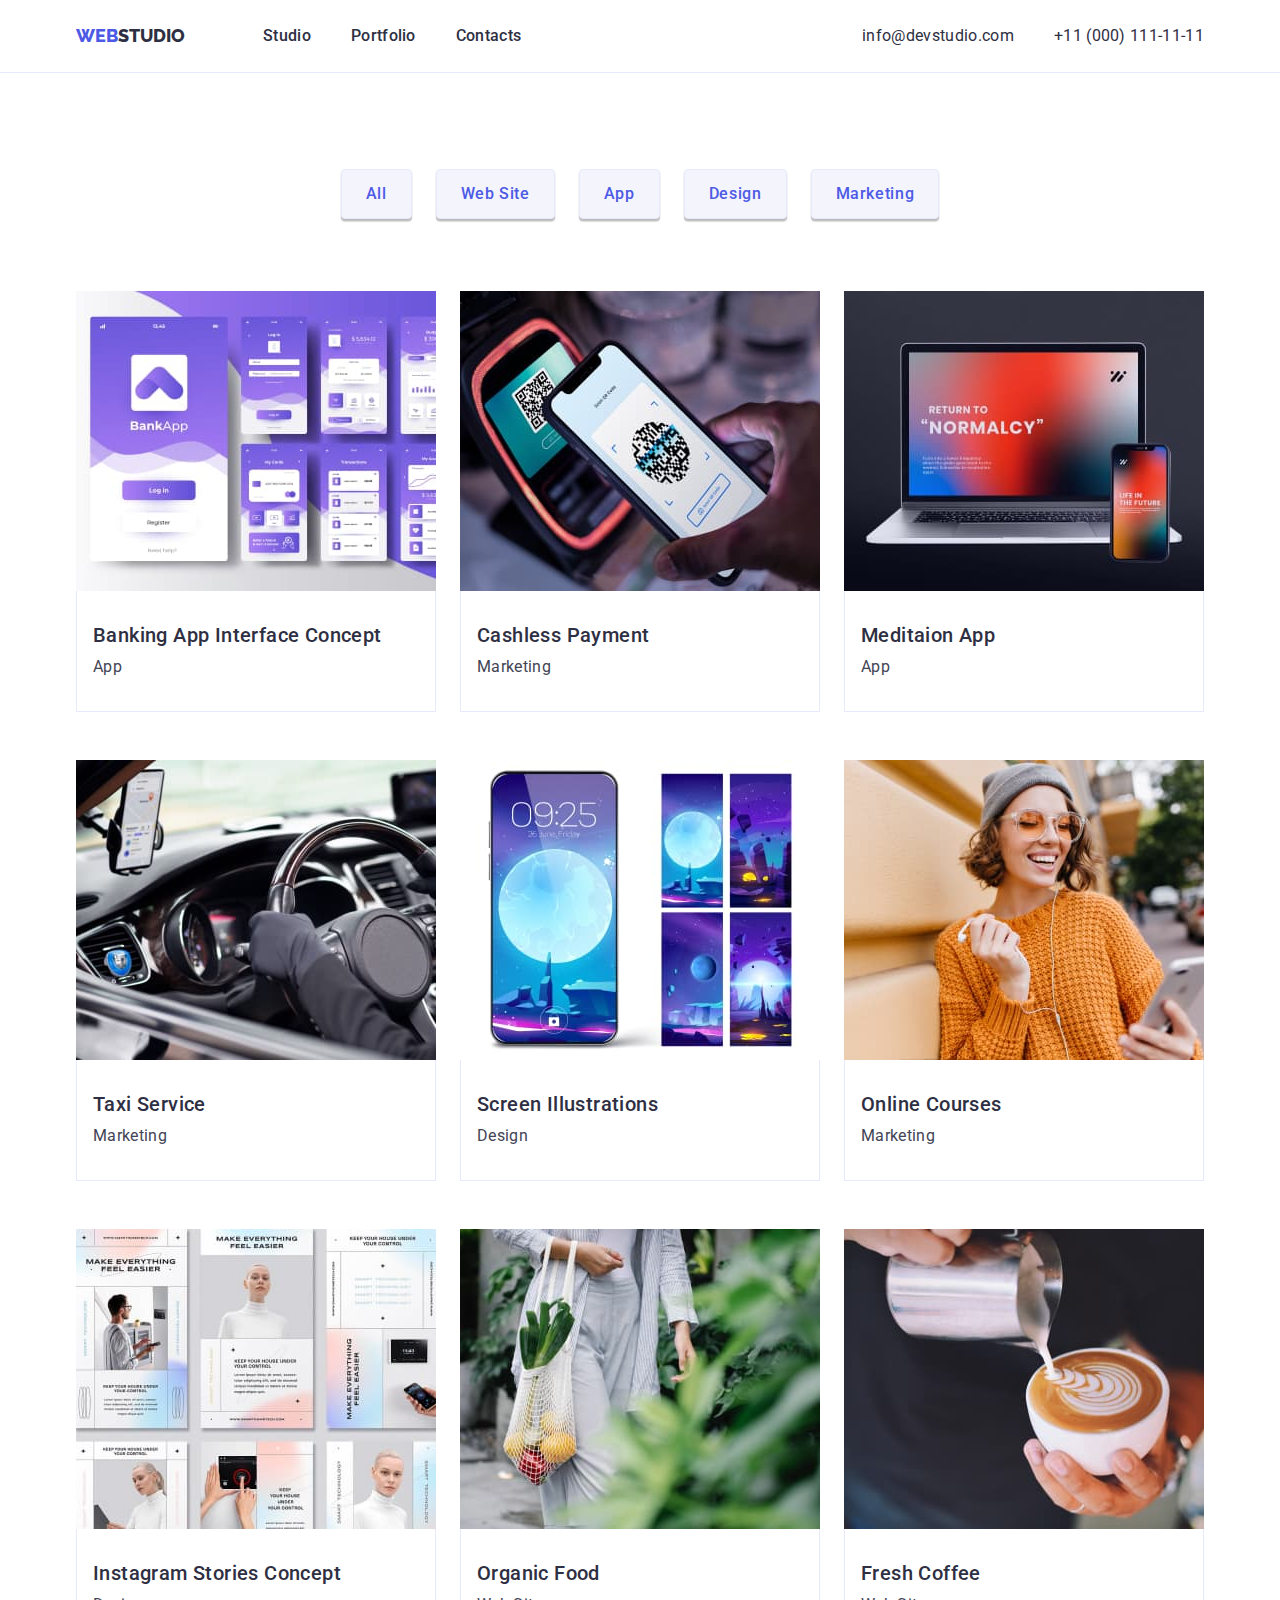
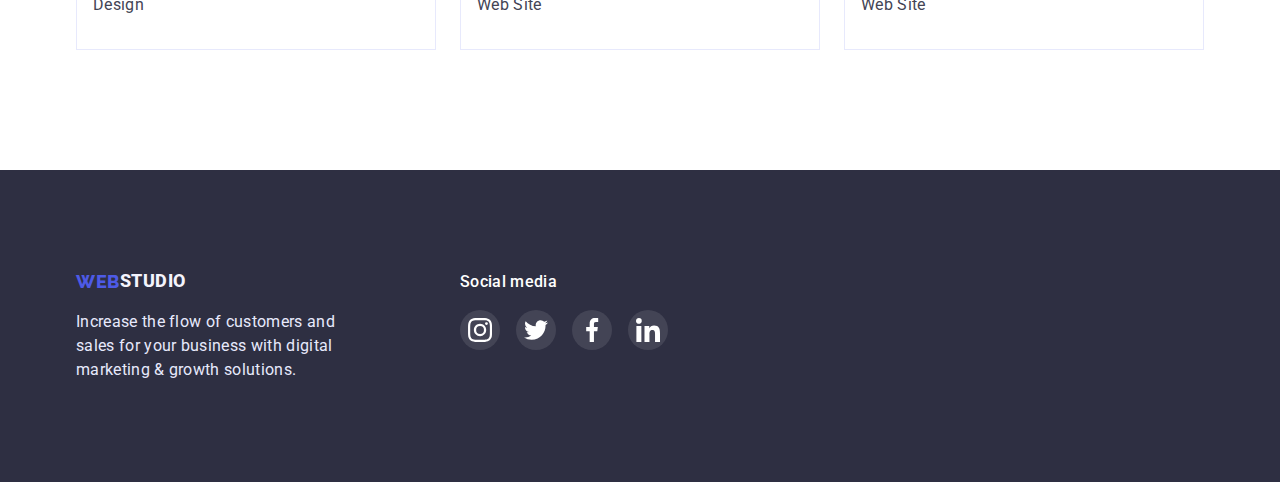
==== portfolio.html @ de121ea5 "створення репозиторію 5" ====
<!DOCTYPE html>
<html lang="en">
  <head>
    <meta charset="UTF-8" />
    <meta http-equiv="X-UA-Compatible" content="IE=edge" />
    <meta name="viewport" content="width=device-width, initial-scale=1.0" />
    <title>goit-markup-hw-05</title>
    <link
      rel="stylesheet"
      href="https://cdnjs.cloudflare.com/ajax/libs/modern-normalize/1.0.0/modern-normalize.min.css"
    />
    <link rel="preconnect" href="https://fonts.googleapis.com" />
    <link rel="preconnect" href="https://fonts.gstatic.com" crossorigin />
    <link
      href="https://fonts.googleapis.com/css2?family=Raleway:wght@800&family=Roboto:wght@400;500;700;900&display=swap"
      rel="stylesheet"
    />
    <link rel="stylesheet" href="./css/styles.css" />
  </head>
  <body class="body">
    <!-- profile header -->
    <header class="header">
      <div class="container container-header">
        <nav class="header-nav">
          <a href="./index.html" class="logo link"
            ><span class="logo-web">WEB</span>STUDIO</a
          >
          <ul class="site-nav list">
            <li class="site-list">
              <a class="nav-link link" href="./index.html">Studio </a>
            </li>
            <li class="site-list">
              <a class="nav-link link" href="./portfolio.html">Portfolio</a>
            </li>
            <li class="site-list">
              <a class="nav-link link" href="#">Contacts</a>
            </li>
          </ul>
        </nav>
        <address class="styles-adress">
          <ul class="site-contacts list">
            <li>
              <a class="site-contact link" href="mailto:info@devstudio.com"
                >info@devstudio.com</a
              >
            </li>
            <li class="site-adres">
              <a class="site-contact link" href="tel:+110001111111"
                >+11 (000) 111-11-11</a
              >
            </li>
          </ul>
        </address>
      </div>
    </header>
    <main>
      <!-- PORTFOLIO menu-section -->
      <section>
        <div class="container">
          <h1 class="visually-hidden">Gallery page</h1>
          <h2 class="visually-hidden">Page menu</h2>
          <ul class="list-button list">
            <li><button type="button" class="button-all btn">All</button></li>
            <li>
              <button type="button" class="button-website btn">Web Site</button>
            </li>
            <li><button type="button" class="button-app btn">App</button></li>
            <li>
              <button type="button" class="button-design btn">Design</button>
            </li>
            <li>
              <button type="button" class="button-marketing btn">
                Marketing
              </button>
            </li>
          </ul>
          <!-- Section portfolio page  -->
          <ul class="page-list list">
            <li class="gallery-page">
              <a href="" class="gallery-hover">
                <img
                  src="./images/page-p-1.jpg"
                  alt="bank interface"
                  width="360"
                  height="300"
                />
                <div class="border-gallery">
                  <h3 class="portfolio-title">Banking App Interface Concept</h3>
                  <p class="portfolio-text">App</p>
                </div>
              </a>
            </li>
            <li class="gallery-page">
              <a href="" class="gallery-hover">
                <img
                  src="./images/page-p-2.jpg"
                  alt="qr code reading"
                  width="360"
                  height="300"
                />
                <div class="border-gallery">
                  <h3 class="portfolio-title">Cashless Payment</h3>
                  <p class="portfolio-text">Marketing</p>
                </div>
              </a>
            </li>
            <li class="gallery-page">
              <a href="" class="gallery-hover">
                <img
                  src="./images/page-p-3.jpg"
                  alt="demo app"
                  width="360"
                  height="300"
                />
                <div class="border-gallery">
                  <h3 class="portfolio-title">Meditaion App</h3>
                  <p class="portfolio-text">App</p>
                </div>
              </a>
            </li>

            <li class="gallery-page">
              <a href="" class="gallery-hover">
                <img
                  src="./images/page-p-4.jpg"
                  alt="interior of the car"
                  width="360"
                  height="300"
                />
                <div class="border-gallery">
                  <h3 class="portfolio-title">Taxi Service</h3>
                  <p class="portfolio-text">Marketing</p>
                </div>
              </a>
            </li>
            <li class="gallery-page">
              <a href="" class="gallery-hover">
                <img
                  src="./images/page-p-5.jpg"
                  alt="demonstration of a screenshot on the phone"
                  width="360"
                  height="300"
                />
                <div class="border-gallery">
                  <h3 class="portfolio-title">Screen Illustrations</h3>
                  <p class="portfolio-text">Design</p>
                </div>
              </a>
            </li>
            <li class="gallery-page">
              <a href="" class="gallery-hover">
                <img
                  src="./images/page-p-6.jpg"
                  alt="girl looks smiling at the phone"
                  width="360"
                  height="300"
                />
                <div class="border-gallery">
                  <h3 class="portfolio-title">Online Courses</h3>
                  <p class="portfolio-text">Marketing</p>
                </div>
              </a>
            </li>

            <li class="gallery-page">
              <a href="" class="gallery-hover">
                <img
                  src="./images/page-p-7.jpg"
                  alt="Instagram story layout"
                  width="360"
                  height="300"
                />
                <div class="border-gallery">
                  <h3 class="portfolio-title">Instagram Stories Concept</h3>
                  <p class="portfolio-text">Design</p>
                </div>
              </a>
            </li>
            <li class="gallery-page">
              <a href="" class="gallery-hover">
                <img
                  src="./images/page-p-8.jpg"
                  alt="a man carries vegetables"
                  width="360"
                  height="300"
                />
                <div class="border-gallery">
                  <h3 class="portfolio-title">Organic Food</h3>
                  <p class="portfolio-text">Web Site</p>
                </div>
              </a>
            </li>
            <li class="gallery-page">
              <a href="" class="gallery-hover">
                <img
                  src="./images/page-p-9.jpg"
                  alt="drawing on coffee"
                  width="360"
                  height="300"
                />
                <div class="border-gallery">
                  <h3 class="portfolio-title">Fresh Coffee</h3>
                  <p class="portfolio-text">Web Site</p>
                </div>
              </a>
            </li>
          </ul>
        </div>
      </section>
    </main>
    <!-- footer section -->
    <footer class="footer">
      <div class="container footer-positions">
        <div class="footer-blok">
          <a href="./index.html" class="logofoter link">
            <span class="logo-web">WEB</span>STUDIO</a
          >
          <p class="footer-text">
            Increase the flow of customers and sales for your business with
            digital marketing & growth solutions.
          </p>
        </div>
        <div class="footer-social">
          <h3 class="footer-social-title">Social media</h3>
          <ul class="footer-social-list list">
            <li class="footer-social-list-icon">
              <a href="#" class="footer-social-list-link">
                <svg class="footer-social-list-icon" width="24" height="24">
                  <use href="./images/symbol-defs.svg#icon-instagram"></use>
                </svg>
              </a>
            </li>
            <li class="footer-social-list-icon">
              <a href="#" class="footer-social-list-link">
                <svg class="footer-social-list-icon" width="24" height="24">
                  <use href="./images/symbol-defs.svg#icon-twitter"></use>
                </svg>
              </a>
            </li>
            <li class="footer-social-list-icon">
              <a href="#" class="footer-social-list-link">
                <svg class="footer-social-list-icon" width="24" height="24">
                  <use href="./images/symbol-defs.svg#icon-facebook"></use>
                </svg>
              </a>
            </li>
            <li class="footer-social-list-icon">
              <a href="#" class="footer-social-list-link">
                <svg class="footer-social-list-icon" width="24" height="24">
                  <use href="./images/symbol-defs.svg#icon-linkedin"></use>
                </svg>
              </a>
            </li>
          </ul>
        </div>
      </div>
    </footer>
  </body>
</html>
---- css/styles.css ----
:root {
  --primery-text-color: #434455;
  --title-text-color: #2e2f42;
  --accent-color: #4d5ae5;
  --hero-text-color: #ffffff;
  --background-fone: #f4f4fd;
  --text-dark-background: #e7e9fc;
  --portfolio-btn-color: #404bbf;
  --studio-btn-hover: #404bbf;
}
/* ----------------styles-reset */
h1,
h2,
h3,
h4,
h5,
h6 {
  margin: 0;
  padding: 0;
}
ul,
ol {
  margin: 0;
  padding: 0;
}
img {
  display: block;
  max-width: 100%;
  height: auto;
}
.list {
  list-style: none;
}
.link {
  text-decoration: none;
}
/* ----------------/styles-reset */

/* 1 level of text--  #434455; */
/* 2 level of text--  #2E2F42;  */
/* color for white text-- #FFFFFF; */
/* accent color-- #4D5AE5 */
/* background level-1: #FFFFFF; */
/* background level-2: #F4F4FD; */

body {
  font-family: "Roboto", sans-serif;

  background-color: #ffffff;
}
.container {
  width: 1158px;
  margin-left: auto;
  margin-right: auto;
  padding-left: 15px;
  padding-right: 15px;
}
/* ----------------(header)style logo  */
.header {
  padding-top: 24px;
  padding-bottom: 24px;
  border-bottom: 1px solid #e7e9fc;
}
.container-header {
  display: flex;
  align-items: center;
}
.header-nav {
  display: flex;
  align-items: center;
}

.logo {
  color: var(--title-text-color);
  font-family: "Raleway";

  font-weight: 800;
  font-size: 18px;
  line-height: 1.33;
  margin-right: 78px;
}
.logo-web {
  color: var(--accent-color);
  font-family: "Raleway";

  font-weight: 800;
  font-size: 18px;
  line-height: 1.33;
}
/*----------------  /style logo */
/*----------------  nav-style */
.nav-link:hover,
.nav-link:focus {
  color: var(--accent-color);
}
.nav-link {
  color: var(--title-text-color);

  font-weight: 500;
  font-size: 16px;
  line-height: 1.5;
  letter-spacing: 0.02em;
}
.site-contact:hover,
.site-contact:focus {
  color: var(--accent-color);
}
.site-contact {
  color: var(--title-text-color);

  font-weight: 400;
  font-size: 16px;
  line-height: 1.5;
  letter-spacing: 0.02em;
  font-style: normal;
}
.site-adres {
  margin-left: 40px;
}
.site-contacts {
  display: flex;
  align-items: center;
}
.styles-adress {
  margin-left: auto;
}
.site-nav {
  display: flex;
  align-items: center;
}
.site-list:not(:last-child) {
  margin-right: 40px;
}
/*---------------- /nav-style */

/* ---------------- hero section */
.hero {
  background-color: var(--title-text-color);
  padding-top: 188px;
  padding-bottom: 188px;

  background-image: linear-gradient(
      rgba(46, 47, 66, 0.7),
      rgba(46, 47, 66, 0.7)
    ),
    url(../images/people-office-bg.jpg);
  background-size: cover;
  width: 1440px;
  margin-right: auto;
  margin-left: auto;
}
.visually-hidden {
  position: absolute;
  height: 1px;
  margin: -1px;
  border: 0;
  padding: 0;
  white-space: nowrap;
  clip-path: inset(100%);
  clip: rect(0 0 0 0);
  overflow: hidden;
  width: 1px;
}
.hero-title {
  width: 496px;

  margin-right: auto;
  margin-left: auto;

  color: var(--hero-text-color);

  font-weight: 700;
  font-size: 56px;
  line-height: 1.08;
  text-align: center;
  letter-spacing: 0.02em;
  margin-bottom: 48px;
}
.hero-btn:hover,
.hero-btn:focus {
  background-color: var(--studio-btn-hover);
  color: var(--hero-text-color);
}
.hero-btn {
  background-color: var(--accent-color);
  color: var(--hero-text-color);
  box-shadow: 0px 4px 4px rgba(0, 0, 0, 0.15);

  margin-left: auto;
  margin-right: auto;
  flex-direction: row;
  align-items: flex-start;
  padding: 16px 32px;

  border-radius: 4px;

  font-weight: 500;
  font-size: 16px;
  line-height: 1.5;
  display: block;
  align-items: center;
  letter-spacing: 0.04em;
  cursor: pointer;
  border: none;
}
/* ---------------- /hero section */
/* ---------------- section style */
.section {
}
.section-caption {
}
.sections-list {
  display: flex;

  gap: 24px;

  padding-top: 120px;
  padding-bottom: 120px;
  margin: 0;
}

.section-items {
  width: calc((100% - 72px) / 4);
}
.section-title {
  color: var(--title-text-color);
  font-weight: 500;
  font-size: 20px;
  line-height: 1.2;
  letter-spacing: 0.02em;
  margin-bottom: 8px;
  margin-top: 8px;
}
.section-text {
  font-size: 16px;
  line-height: 1.5;
  letter-spacing: 0.02em;
  min-width: 264px;
  margin: 0;
}
.sections-icon-list {
  width: 264px;
  height: 112px;
  border-radius: 4px;
  background-color: var(--background-fone);
  padding: 24px 100px;
}
.sections-icon {
  padding: 24px 100px;
}

/*----------------  /section style */
/* ---------------- section-2 style */
.section-meta {
}
.meta-caption {
  color: var(--title-text-color);
  font-weight: 700;
  font-size: 36px;
  line-height: 1.11;
  text-align: center;
  letter-spacing: 0.02em;
  text-transform: capitalize;
  margin-bottom: 72px;
}
.meta-item {
  display: flex;
  flex-wrap: wrap;
  gap: 24px;
  padding-bottom: 120px;
}
.list {
}
.meta-pic {
  flex-basis: calc((100% - 48px) / 3);
}
/* ---------------- /section-2 style */
/* ---------------- section-3 style */
.section-team {
  background-color: var(--background-fone);
}
.team-caption {
  color: var(--title-text-color);
  font-weight: 700;
  font-size: 36px;
  line-height: 1.11;
  text-align: center;
  letter-spacing: 0.02em;
  text-transform: capitalize;
  padding-top: 120px;
  margin-bottom: 72px;
}
.team-item {
  display: flex;
  flex-wrap: wrap;
  gap: 24px;
  padding-bottom: 120px;
}
.list {
}
.team-pic {
  flex-basis: calc((100% - 72px) / 4);
}
.team-title {
  color: var(--title-text-color);
  font-weight: 500;
  font-size: 20px;
  line-height: 1.2;
  text-align: center;
  letter-spacing: 0.02em;

  margin-bottom: 8px;
}
.team-text {
  font-size: 16px;
  line-height: 1.5;
  text-align: center;
  letter-spacing: 0.02em;

  margin: auto;
}
.border-team {
  background-color: var(--hero-text-color);
  box-shadow: 0px 1px 6px rgba(46, 47, 66, 0.08),
    0px 1px 1px rgba(46, 47, 66, 0.16), 0px 2px 1px rgba(46, 47, 66, 0.08);
  border-radius: 0px 0px 4px 4px;
  padding: 32px 0;
}
.socila-list {
  display: flex;
  justify-content: center;
  gap: 24px;
  margin-top: 8px;
}
.social-list-link {
  display: flex;
  width: 40px;
  height: 40px;
  justify-content: center;
  align-items: center;
  background-color: var(--accent-color);
  border-radius: 50px;
}
.social-list-link:hover,
.social-list-link:focus {
  background-color: var(--portfolio-btn-color);
}
.social-list-icon {
  fill: var(--hero-text-color);
}
/* ---------------- /section-3 style */
/* ---------------- section-4 style */

.customers-link {
  display: flex;
  width: 168px;
  height: 88px;
  border: 1px solid #8e8f99;
  border-radius: 4px;
  padding: 16px 32px;
  color: #8e8f99;
}
.customers-link:hover,
.customers-link:focus {
  color: var(--portfolio-btn-color);
  border: 1px solid var(--portfolio-btn-color);
}
.customers-icon {
  fill: currentColor;
}
.customers-title {
  font-family: "Roboto";
  font-style: normal;
  font-weight: 700;
  font-size: 36px;
  line-height: 1.11;

  text-align: center;
  letter-spacing: 0.02em;
  text-transform: capitalize;

  color: var(--title-text-color);

  margin-bottom: 72px;
}
.customers-list {
  display: flex;
  flex-direction: row;
  align-items: flex-start;
  padding: 0px;
  gap: 24px;
}
.customers {
  padding-top: 130px;
  padding-bottom: 120px;
}

/* .customers-icon:hover,
.customers-icon:focus,
.customers-link:hover,
.customers-link:focus {
  fill: var(--portfolio-btn-color);
  border: 1px solid var(--portfolio-btn-color);
} */
/* ---------------- /section-4 style */
/* ---------------- footer section  */
.footer {
  background-color: var(--title-text-color);
  padding-top: 100px;
  padding-bottom: 100px;
}
.logofoter {
  color: var(--background-fone);
  font-weight: 800;
  font-size: 18px;
  line-height: 1.16;
  display: flex;
  align-items: center;
  letter-spacing: 0.03em;
  text-transform: uppercase;

  margin-bottom: 16px;
}
.footer-text {
  color: var(--text-dark-background);

  font-size: 16px;
  line-height: 1.5;
  letter-spacing: 0.02em;

  margin: 0;
}
.footer-blok {
  width: 264px;
}
.footer-social {
  display: inline-block;
  width: 208px;
  margin-left: 120px;
}
.footer-positions {
  display: flex;
}
.footer-social-title {
  font-family: "Roboto";
  font-style: normal;
  font-weight: 500;
  font-size: 16px;
  line-height: 1.5;
  letter-spacing: 0.02em;
  color: var(--hero-text-color);

  margin-bottom: 16px;
}
.footer-social-list {
  display: flex;
  gap: 16px;
}
.footer-social-list-link {
  background-color: rgba(255, 255, 255, 0.1);
  display: flex;
  width: 40px;
  height: 40px;
  justify-content: center;
  align-items: center;
  border-radius: 50px;
}
.footer-social-list-link:hover,
.footer-social-list-link:focus {
  background-color: #31d0aa;
}
.footer-social-list-icon {
  fill: var(--hero-text-color);
}

/* ---------------- /footer section  */
/* ---------------- PORTFOLIO menu-section */

.button-all:hover,
.button-all:focus {
  background-color: var(--portfolio-btn-color);
  box-shadow: 0px 3px 1px rgba(0, 0, 0, 0.1), 0px 2px 1px rgba(0, 0, 0, 0.08),
    0px 2px 2px rgba(0, 0, 0, 0.12);
  color: var(--hero-text-color);
}
/* .button-all {
  background-color: var(--background-fone);
  color: var(--accent-color);
  border: 1px solid #e7e9fc;
  border-radius: 4px;
  font-weight: 500;
  font-size: 16px;
  line-height: 1.5;

  display: flex;
  align-items: center;
  text-align: center;
  letter-spacing: 0.04em;
  cursor: pointer;
} */
.btn:hover,
.btn:focus {
  background-color: var(--portfolio-btn-color);
  box-shadow: 0px 3px 1px rgba(0, 0, 0, 0.1), 0px 2px 1px rgba(0, 0, 0, 0.08),
    0px 2px 2px rgba(0, 0, 0, 0.12);
  color: var(--hero-text-color);
}
.btn {
  background-color: var(--background-fone);
  border: 1px solid #e7e9fc;
  border-radius: 4px;
  color: var(--accent-color);
  font-weight: 500;
  font-size: 16px;
  line-height: 1.5;
  border: 1px solid #e7e9fc;
  border-radius: 4px;
  letter-spacing: 0.04em;
  cursor: pointer;
  box-shadow: 0px 3px 1px rgba(0, 0, 0, 0.1), 0px 2px 1px rgba(0, 0, 0, 0.08),
    0px 2px 2px rgba(0, 0, 0, 0.12);
  padding: 12px 24px;
}

/* ---------------- /PORTFOLIO menu-section */
/* ----------------Section portfolio page */
.portfolio-title {
  color: var(--title-text-color);
  font-weight: 500;
  font-size: 20px;
  line-height: 1.2;

  letter-spacing: 0.02em;

  margin-bottom: 8px;
}
.portfolio-text {
  font-weight: 400;
  color: var(--primery-text-color);
  font-size: 16px;
  line-height: 1.5;
  letter-spacing: 0.02em;

  margin: 0;
}
.list-button {
  padding-top: 96px;
  margin-bottom: 72px;
  display: flex;
  flex-wrap: wrap;
  gap: 24px;
  justify-content: center;
}
.page-list {
  display: flex;
  flex-wrap: wrap;
  /* gap: 24px; */
  padding-bottom: 120px;
  row-gap: 48px;
  column-gap: 24px;
}
/* .gallery-page:nth-child(n + 7) {
  padding-bottom: 0;
} */
.border-gallery {
  border: 1px solid #e7e9fc;
  border-top: none;
  padding-left: 16px;
  padding-bottom: 32px;

  padding-top: 32px;
}
.gallery-page {
  flex-basis: calc((100% - 48px) / 3);
}
.gallery-hover {
  display: block;
  text-decoration: none;
}
.gallery-hover:hover,
.gallery-hover:focus {
  box-shadow: 0px 1px 6px rgba(46, 47, 66, 0.08),
    0px 1px 1px rgba(46, 47, 66, 0.16), 0px 2px 1px rgba(46, 47, 66, 0.08);
}

/* ----------------/Section portfolio page  */
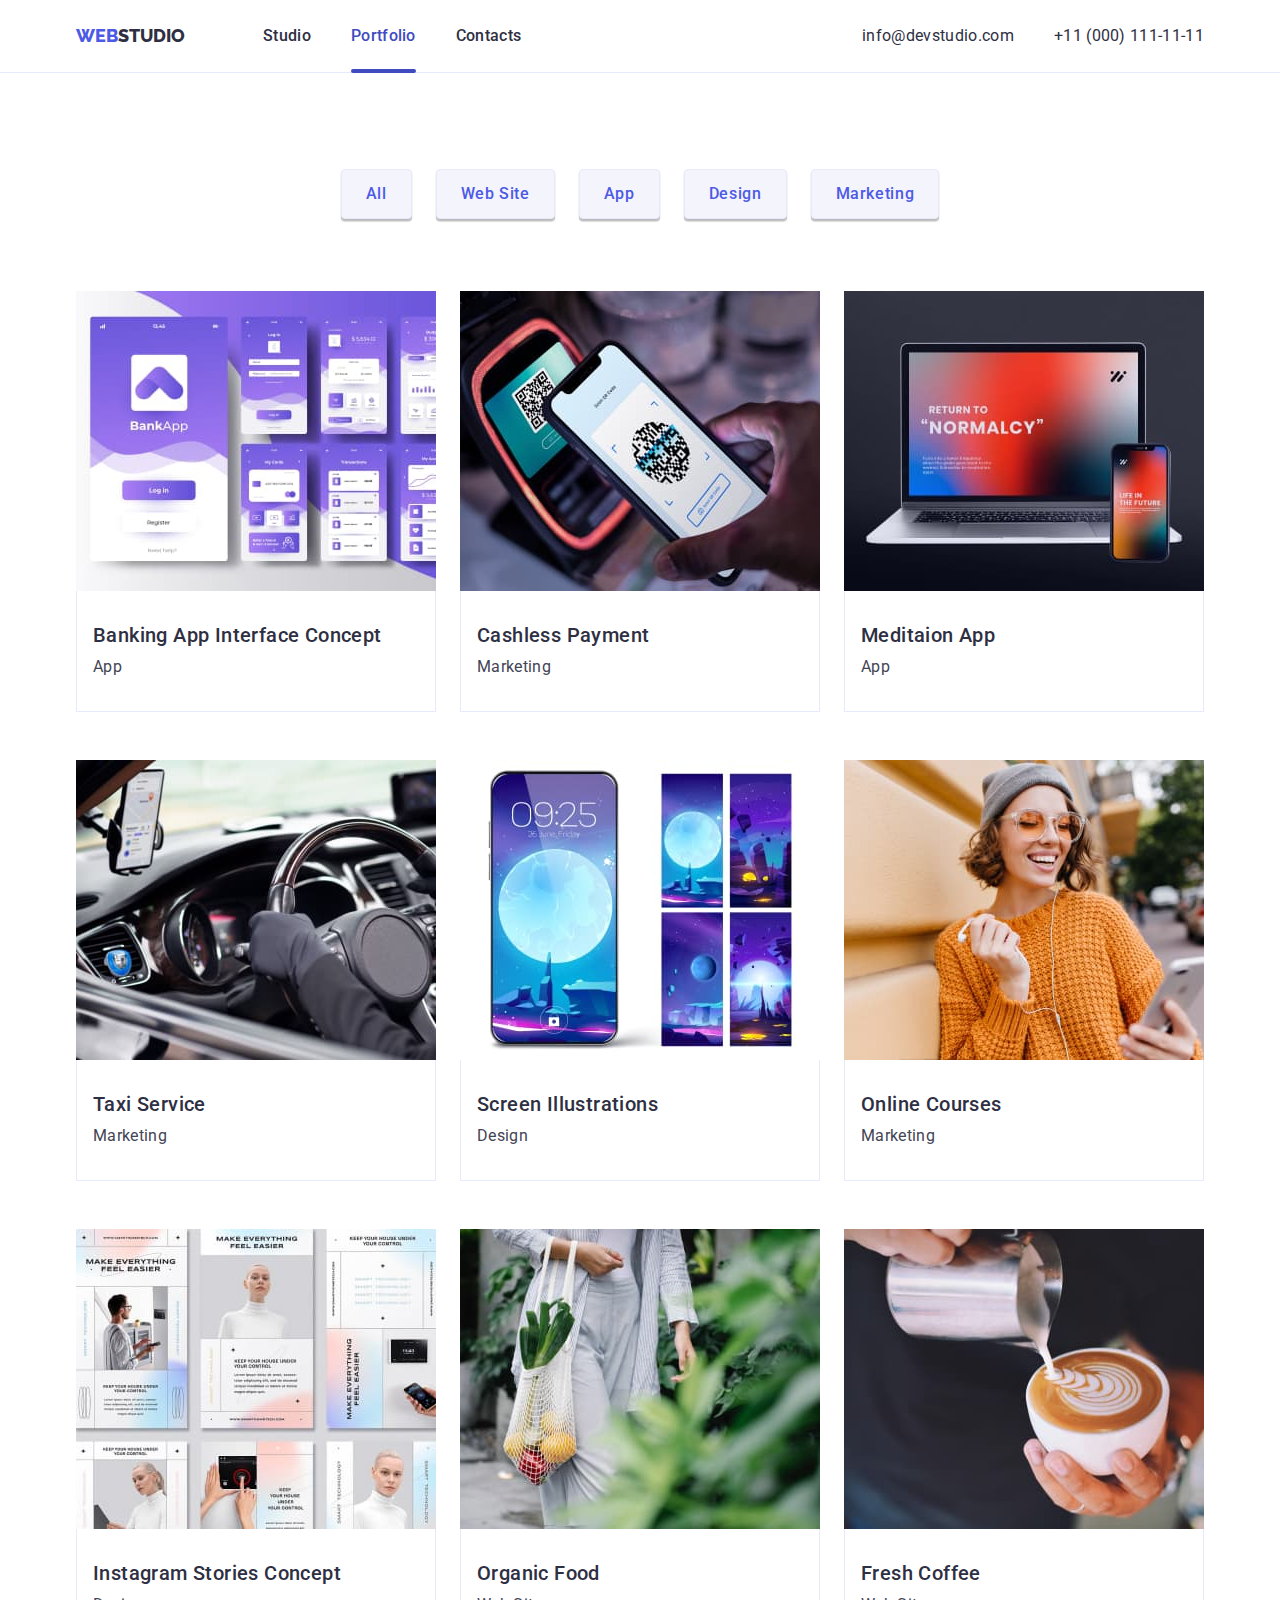
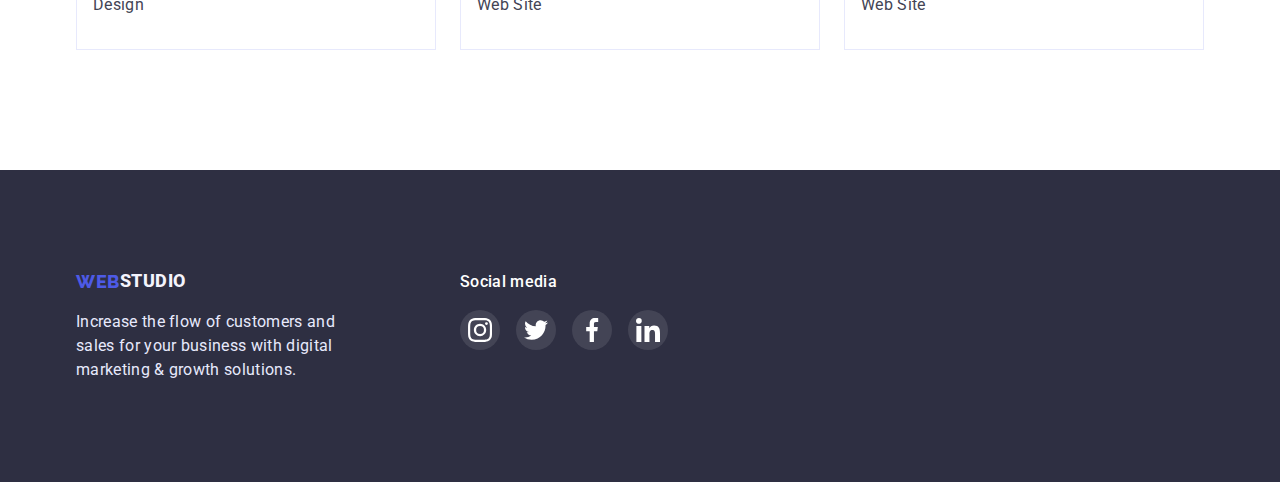
==== commit 027dbbe5: "активна сторінка" ====
--- a/portfolio.html
+++ b/portfolio.html
@@ -30,7 +30,9 @@
               <a class="nav-link link" href="./index.html">Studio </a>
             </li>
             <li class="site-list">
-              <a class="nav-link link" href="./portfolio.html">Portfolio</a>
+              <a class="nav-link link active" href="./portfolio.html"
+                >Portfolio</a
+              >
             </li>
             <li class="site-list">
               <a class="nav-link link" href="#">Contacts</a>
@@ -78,12 +80,19 @@
           <ul class="page-list list">
             <li class="gallery-page">
               <a href="" class="gallery-hover">
-                <img
-                  src="./images/page-p-1.jpg"
-                  alt="bank interface"
-                  width="360"
-                  height="300"
-                />
+                <div class="overlays-card">
+                  <img
+                    src="./images/page-p-1.jpg"
+                    alt="bank interface"
+                    width="360"
+                    height="300"
+                  />
+                  <p class="overlays">
+                    14 Stylish and User-Friendly App Design Concepts · Task
+                    Manager App · Calorie Tracker App · Exotic Fruit Ecommerce
+                    App · Cloud Storage App
+                  </p>
+                </div>
                 <div class="border-gallery">
                   <h3 class="portfolio-title">Banking App Interface Concept</h3>
                   <p class="portfolio-text">App</p>
@@ -92,12 +101,20 @@
             </li>
             <li class="gallery-page">
               <a href="" class="gallery-hover">
-                <img
-                  src="./images/page-p-2.jpg"
-                  alt="qr code reading"
-                  width="360"
-                  height="300"
-                />
+                <div class="overlays-card">
+                  <img
+                    src="./images/page-p-2.jpg"
+                    alt="qr code reading"
+                    width="360"
+                    height="300"
+                  />
+                  <p class="overlays">
+                    14 Stylish and User-Friendly App Design Concepts · Task
+                    Manager App · Calorie Tracker App · Exotic Fruit Ecommerce
+                    App · Cloud Storage App
+                  </p>
+                </div>
+
                 <div class="border-gallery">
                   <h3 class="portfolio-title">Cashless Payment</h3>
                   <p class="portfolio-text">Marketing</p>
@@ -106,12 +123,20 @@
             </li>
             <li class="gallery-page">
               <a href="" class="gallery-hover">
-                <img
-                  src="./images/page-p-3.jpg"
-                  alt="demo app"
-                  width="360"
-                  height="300"
-                />
+                <div class="overlays-card">
+                  <img
+                    src="./images/page-p-3.jpg"
+                    alt="demo app"
+                    width="360"
+                    height="300"
+                  />
+                  <p class="overlays">
+                    14 Stylish and User-Friendly App Design Concepts · Task
+                    Manager App · Calorie Tracker App · Exotic Fruit Ecommerce
+                    App · Cloud Storage App
+                  </p>
+                </div>
+
                 <div class="border-gallery">
                   <h3 class="portfolio-title">Meditaion App</h3>
                   <p class="portfolio-text">App</p>
@@ -121,12 +146,20 @@
 
             <li class="gallery-page">
               <a href="" class="gallery-hover">
-                <img
-                  src="./images/page-p-4.jpg"
-                  alt="interior of the car"
-                  width="360"
-                  height="300"
-                />
+                <div class="overlays-card">
+                  <img
+                    src="./images/page-p-4.jpg"
+                    alt="interior of the car"
+                    width="360"
+                    height="300"
+                  />
+
+                  <p class="overlays">
+                    14 Stylish and User-Friendly App Design Concepts · Task
+                    Manager App · Calorie Tracker App · Exotic Fruit Ecommerce
+                    App · Cloud Storage App
+                  </p>
+                </div>
                 <div class="border-gallery">
                   <h3 class="portfolio-title">Taxi Service</h3>
                   <p class="portfolio-text">Marketing</p>
@@ -135,12 +168,20 @@
             </li>
             <li class="gallery-page">
               <a href="" class="gallery-hover">
-                <img
-                  src="./images/page-p-5.jpg"
-                  alt="demonstration of a screenshot on the phone"
-                  width="360"
-                  height="300"
-                />
+                <div class="overlays-card">
+                  <img
+                    src="./images/page-p-5.jpg"
+                    alt="demonstration of a screenshot on the phone"
+                    width="360"
+                    height="300"
+                  />
+
+                  <p class="overlays">
+                    14 Stylish and User-Friendly App Design Concepts · Task
+                    Manager App · Calorie Tracker App · Exotic Fruit Ecommerce
+                    App · Cloud Storage App
+                  </p>
+                </div>
                 <div class="border-gallery">
                   <h3 class="portfolio-title">Screen Illustrations</h3>
                   <p class="portfolio-text">Design</p>
@@ -149,12 +190,20 @@
             </li>
             <li class="gallery-page">
               <a href="" class="gallery-hover">
-                <img
-                  src="./images/page-p-6.jpg"
-                  alt="girl looks smiling at the phone"
-                  width="360"
-                  height="300"
-                />
+                <div class="overlays-card">
+                  <img
+                    src="./images/page-p-6.jpg"
+                    alt="girl looks smiling at the phone"
+                    width="360"
+                    height="300"
+                  />
+
+                  <p class="overlays">
+                    14 Stylish and User-Friendly App Design Concepts · Task
+                    Manager App · Calorie Tracker App · Exotic Fruit Ecommerce
+                    App · Cloud Storage App
+                  </p>
+                </div>
                 <div class="border-gallery">
                   <h3 class="portfolio-title">Online Courses</h3>
                   <p class="portfolio-text">Marketing</p>
@@ -164,12 +213,19 @@
 
             <li class="gallery-page">
               <a href="" class="gallery-hover">
-                <img
-                  src="./images/page-p-7.jpg"
-                  alt="Instagram story layout"
-                  width="360"
-                  height="300"
-                />
+                <div class="overlays-card">
+                  <img
+                    src="./images/page-p-7.jpg"
+                    alt="Instagram story layout"
+                    width="360"
+                    height="300"
+                  />
+                  <p class="overlays">
+                    14 Stylish and User-Friendly App Design Concepts · Task
+                    Manager App · Calorie Tracker App · Exotic Fruit Ecommerce
+                    App · Cloud Storage App
+                  </p>
+                </div>
                 <div class="border-gallery">
                   <h3 class="portfolio-title">Instagram Stories Concept</h3>
                   <p class="portfolio-text">Design</p>
@@ -178,12 +234,19 @@
             </li>
             <li class="gallery-page">
               <a href="" class="gallery-hover">
-                <img
-                  src="./images/page-p-8.jpg"
-                  alt="a man carries vegetables"
-                  width="360"
-                  height="300"
-                />
+                <div class="overlays-card">
+                  <img
+                    src="./images/page-p-8.jpg"
+                    alt="a man carries vegetables"
+                    width="360"
+                    height="300"
+                  />
+                  <p class="overlays">
+                    14 Stylish and User-Friendly App Design Concepts · Task
+                    Manager App · Calorie Tracker App · Exotic Fruit Ecommerce
+                    App · Cloud Storage App
+                  </p>
+                </div>
                 <div class="border-gallery">
                   <h3 class="portfolio-title">Organic Food</h3>
                   <p class="portfolio-text">Web Site</p>
@@ -192,12 +255,19 @@
             </li>
             <li class="gallery-page">
               <a href="" class="gallery-hover">
-                <img
-                  src="./images/page-p-9.jpg"
-                  alt="drawing on coffee"
-                  width="360"
-                  height="300"
-                />
+                <div class="overlays-card">
+                  <img
+                    src="./images/page-p-9.jpg"
+                    alt="drawing on coffee"
+                    width="360"
+                    height="300"
+                  />
+                  <p class="overlays">
+                    14 Stylish and User-Friendly App Design Concepts · Task
+                    Manager App · Calorie Tracker App · Exotic Fruit Ecommerce
+                    App · Cloud Storage App
+                  </p>
+                </div>
                 <div class="border-gallery">
                   <h3 class="portfolio-title">Fresh Coffee</h3>
                   <p class="portfolio-text">Web Site</p>
--- a/css/styles.css
+++ b/css/styles.css
@@ -100,6 +100,8 @@
   font-size: 16px;
   line-height: 1.5;
   letter-spacing: 0.02em;
+
+  position: relative;
 }
 .site-contact:hover,
 .site-contact:focus {
@@ -130,6 +132,20 @@
 }
 .site-list:not(:last-child) {
   margin-right: 40px;
+  position: relative;
+}
+.nav-link.active {
+  color: var(--portfolio-btn-color);
+}
+.nav-link.active::after {
+  content: "";
+  position: absolute;
+  background-color: var(--portfolio-btn-color);
+  width: 100%;
+  height: 4px;
+  left: 0;
+  top: 43px;
+  border-radius: 2px;
 }
 /*---------------- /nav-style */
 
@@ -203,6 +219,57 @@
   cursor: pointer;
   border: none;
 }
+.bakdrop {
+  position: fixed;
+  top: 0;
+  left: 0;
+  width: 100%;
+  height: 100%;
+  background-color: rgba(46, 47, 66, 0.4);
+}
+.bakdrop.is-hidden {
+  opacity: 0;
+  pointer-events: none;
+}
+.modal {
+  position: absolute;
+  top: 50%;
+  left: 50%;
+  transform: translate(-50%, -50%);
+  min-width: 408px;
+  min-height: 576px;
+  background-color: #fcfcfc;
+
+  box-shadow: 0px 1px 1px rgba(0, 0, 0, 0.14), 0px 1px 3px rgba(0, 0, 0, 0.12),
+    0px 2px 1px rgba(0, 0, 0, 0.2);
+  border-radius: 4px;
+}
+.button-modal {
+  min-width: 24px;
+  height: 24px;
+
+  border: 1px solid rgba(0, 0, 0, 0.1);
+  background-color: var(--text-dark-background);
+  border-radius: 50%;
+  position: absolute;
+  right: 24px;
+  top: 24px;
+  cursor: pointer;
+}
+.svg-modal {
+  display: block;
+  justify-content: center;
+  margin: auto;
+  fill: var(--title-text-color);
+}
+.button-modal:hover,
+.button-modal:focus,
+.svg-modal:hover,
+.svg-modal:focus {
+  background-color: var(--portfolio-btn-color);
+  fill: var(--hero-text-color);
+}
+
 /* ---------------- /hero section */
 /* ---------------- section style */
 .section {
@@ -504,6 +571,7 @@
   box-shadow: 0px 3px 1px rgba(0, 0, 0, 0.1), 0px 2px 1px rgba(0, 0, 0, 0.08),
     0px 2px 2px rgba(0, 0, 0, 0.12);
   color: var(--hero-text-color);
+  transition: background-color 250ms cubic-bezier(0.4, 0, 0.2, 1);
 }
 .btn {
   background-color: var(--background-fone);
@@ -583,4 +651,34 @@
     0px 1px 1px rgba(46, 47, 66, 0.16), 0px 2px 1px rgba(46, 47, 66, 0.08);
 }
 
+.overlays-card {
+  position: relative;
+  overflow: hidden;
+}
+.overlays {
+  font-family: "Roboto";
+  font-style: normal;
+  font-weight: 400;
+  font-size: 16px;
+  line-height: 1.5;
+  letter-spacing: 0.02em;
+
+  top: 0;
+  position: absolute;
+  background-color: var(--accent-color);
+  color: var(--background-fone);
+  margin: 0;
+  height: 100%;
+  width: 100%;
+  padding: 40px 32px;
+  overflow: auto;
+
+  transform: translate(0, 100%);
+  transition: transform 250ms linear;
+}
+.gallery-hover:hover .overlays,
+.gallery-hover:focus .overlays {
+  transform: translate(0, 0);
+}
+/* div.overlays-card>p.overlays */
 /* ----------------/Section portfolio page  */
